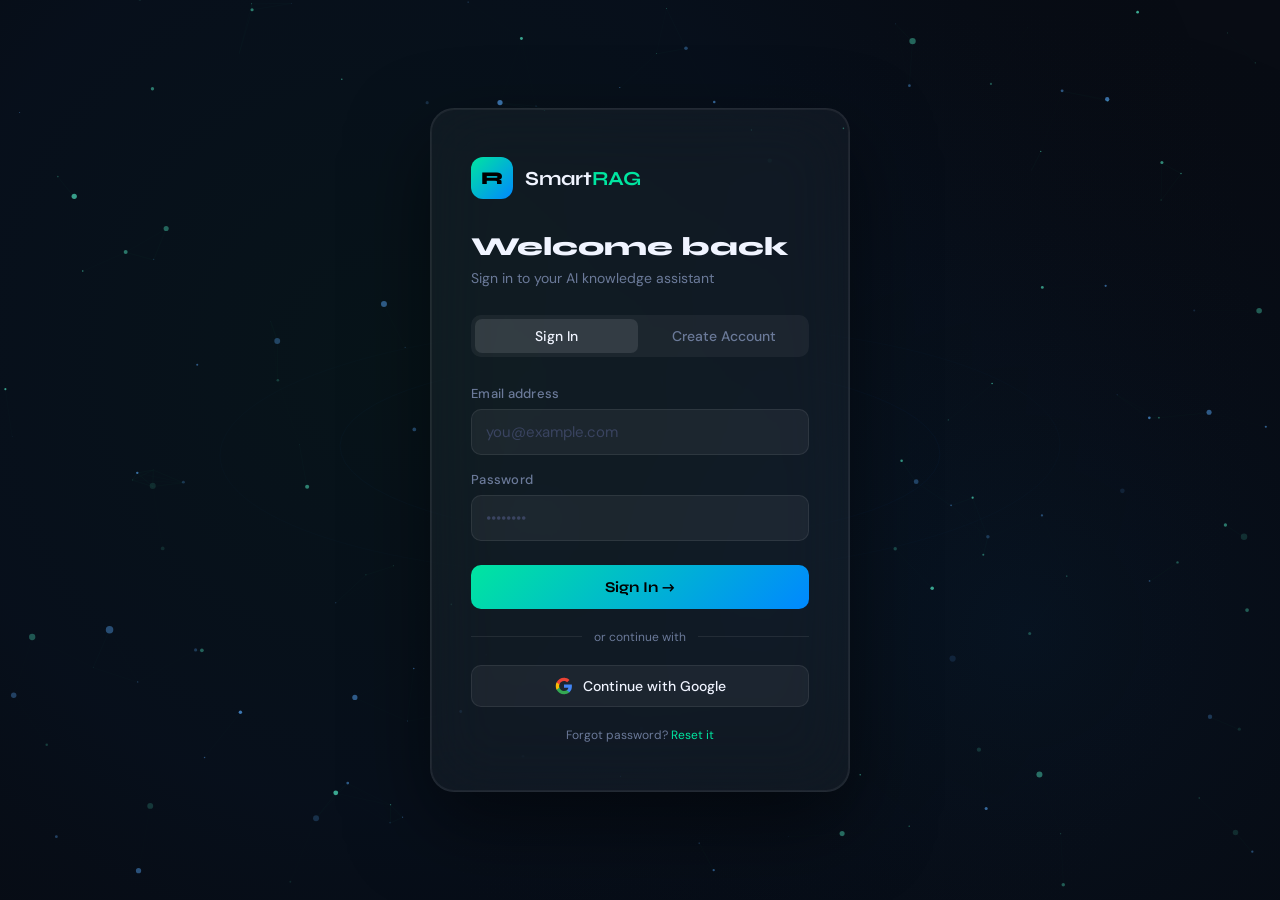
==== project_ui/login.html @ 58cc7045 "Add files via upload" ====
<!DOCTYPE html>
<html lang="en">
<head>
  <meta charset="UTF-8" />
  <meta name="viewport" content="width=device-width, initial-scale=1.0" />
  <title>Smart RAG — Sign In</title>
  <link rel="preconnect" href="https://fonts.googleapis.com" />
  <link href="https://fonts.googleapis.com/css2?family=Syne:wght@400;600;700;800&family=DM+Sans:wght@300;400;500&display=swap" rel="stylesheet" />
  <style>
    *, *::before, *::after { box-sizing: border-box; margin: 0; padding: 0; }

    :root {
      --bg: #080c14;
      --card: rgba(255,255,255,0.04);
      --border: rgba(255,255,255,0.08);
      --accent: #00e5a0;
      --accent2: #0088ff;
      --text: #f0f4ff;
      --muted: #6b7a99;
      --err: #ff5c5c;
    }

    html, body { height: 100%; overflow: hidden; }

    body {
      font-family: 'DM Sans', sans-serif;
      background: var(--bg);
      color: var(--text);
      display: flex;
      align-items: center;
      justify-content: center;
    }

    /* ── 3D CANVAS BG ── */
    #bg-canvas {
      position: fixed;
      inset: 0;
      z-index: 0;
      pointer-events: none;
    }

    /* ── CARD ── */
    .card {
      position: relative;
      z-index: 10;
      width: 420px;
      background: var(--card);
      border: 1px solid var(--border);
      border-radius: 24px;
      padding: 48px 40px;
      backdrop-filter: blur(32px);
      box-shadow: 0 32px 80px rgba(0,0,0,0.5), 0 0 0 1px rgba(255,255,255,0.06) inset;
      animation: slideUp .6s cubic-bezier(.16,1,.3,1) both;
    }

    @keyframes slideUp {
      from { opacity:0; transform: translateY(40px) scale(.97); }
      to   { opacity:1; transform: translateY(0) scale(1); }
    }

    .logo-row {
      display: flex;
      align-items: center;
      gap: 12px;
      margin-bottom: 32px;
    }

    .logo-icon {
      width: 42px; height: 42px;
      background: linear-gradient(135deg, var(--accent), var(--accent2));
      border-radius: 12px;
      display: flex; align-items: center; justify-content: center;
      font-family: 'Syne', sans-serif;
      font-weight: 800;
      font-size: 18px;
      color: #000;
      flex-shrink: 0;
    }

    .logo-text {
      font-family: 'Syne', sans-serif;
      font-weight: 700;
      font-size: 20px;
      letter-spacing: -.3px;
    }

    .logo-text span { color: var(--accent); }

    h1 {
      font-family: 'Syne', sans-serif;
      font-size: 26px;
      font-weight: 800;
      margin-bottom: 6px;
      line-height: 1.2;
    }

    .sub {
      font-size: 14px;
      color: var(--muted);
      margin-bottom: 28px;
    }

    .tabs {
      display: flex;
      background: rgba(255,255,255,0.05);
      border-radius: 10px;
      padding: 4px;
      margin-bottom: 28px;
      gap: 4px;
    }

    .tab-btn {
      flex: 1;
      padding: 8px;
      border-radius: 7px;
      font-family: 'DM Sans', sans-serif;
      font-size: 14px;
      font-weight: 500;
      color: var(--muted);
      cursor: pointer;
      border: none;
      background: none;
      transition: all .2s;
    }

    .tab-btn.active {
      background: rgba(255,255,255,0.1);
      color: var(--text);
    }

    .form-group {
      margin-bottom: 16px;
    }

    label {
      display: block;
      font-size: 13px;
      font-weight: 500;
      color: var(--muted);
      margin-bottom: 7px;
      letter-spacing: .02em;
    }

    input {
      width: 100%;
      background: rgba(255,255,255,0.05);
      border: 1px solid var(--border);
      border-radius: 10px;
      padding: 12px 14px;
      font-family: 'DM Sans', sans-serif;
      font-size: 15px;
      color: var(--text);
      outline: none;
      transition: border-color .2s, box-shadow .2s;
    }

    input::placeholder { color: #3a4460; }

    input:focus {
      border-color: var(--accent);
      box-shadow: 0 0 0 3px rgba(0,229,160,.12);
    }

    .error-msg {
      font-size: 12px;
      color: var(--err);
      margin-top: 5px;
      display: none;
    }

    .submit-btn {
      width: 100%;
      padding: 13px;
      background: linear-gradient(135deg, var(--accent), var(--accent2));
      border: none;
      border-radius: 10px;
      font-family: 'Syne', sans-serif;
      font-weight: 700;
      font-size: 15px;
      color: #000;
      cursor: pointer;
      margin-top: 8px;
      transition: opacity .2s, transform .15s;
      position: relative;
      overflow: hidden;
    }

    .submit-btn::after {
      content: '';
      position: absolute;
      inset: 0;
      background: rgba(255,255,255,0);
      transition: background .2s;
    }

    .submit-btn:hover { opacity: .9; }
    .submit-btn:hover::after { background: rgba(255,255,255,0.08); }
    .submit-btn:active { transform: scale(.98); }

    .divider {
      display: flex;
      align-items: center;
      gap: 12px;
      margin: 20px 0;
      color: var(--muted);
      font-size: 12px;
    }
    .divider::before, .divider::after {
      content: '';
      flex: 1;
      height: 1px;
      background: var(--border);
    }

    .oauth-btn {
      width: 100%;
      padding: 11px;
      background: rgba(255,255,255,0.05);
      border: 1px solid var(--border);
      border-radius: 10px;
      font-family: 'DM Sans', sans-serif;
      font-size: 14px;
      font-weight: 500;
      color: var(--text);
      cursor: pointer;
      display: flex;
      align-items: center;
      justify-content: center;
      gap: 10px;
      transition: background .2s;
    }
    .oauth-btn:hover { background: rgba(255,255,255,0.09); }

    .footer-note {
      text-align: center;
      font-size: 12px;
      color: var(--muted);
      margin-top: 20px;
    }
    .footer-note a { color: var(--accent); text-decoration: none; }

    /* ── PANELS ── */
    .panel { display: none; }
    .panel.active { display: block; }
  </style>
</head>
<body>

<canvas id="bg-canvas"></canvas>

<div class="card">
  <div class="logo-row">
    <div class="logo-icon">R</div>
    <div class="logo-text">Smart<span>RAG</span></div>
  </div>

  <h1>Welcome back</h1>
  <p class="sub">Sign in to your AI knowledge assistant</p>

  <div class="tabs">
    <button class="tab-btn active" data-tab="login">Sign In</button>
    <button class="tab-btn" data-tab="signup">Create Account</button>
  </div>

  <!-- LOGIN -->
  <div class="panel active" id="panel-login">
    <div class="form-group">
      <label>Email address</label>
      <input type="email" id="login-email" placeholder="you@example.com" autocomplete="email" />
    </div>
    <div class="form-group">
      <label>Password</label>
      <input type="password" id="login-pass" placeholder="••••••••" autocomplete="current-password" />
      <div class="error-msg" id="login-err">Invalid email or password.</div>
    </div>
    <button class="submit-btn" id="loginBtn">Sign In →</button>
    <div class="divider">or continue with</div>
    <button class="oauth-btn">
      <svg width="18" height="18" viewBox="0 0 24 24"><path fill="#4285F4" d="M22.56 12.25c0-.78-.07-1.53-.2-2.25H12v4.26h5.92c-.26 1.37-1.04 2.53-2.21 3.31v2.77h3.57c2.08-1.92 3.28-4.74 3.28-8.09z"/><path fill="#34A853" d="M12 23c2.97 0 5.46-.98 7.28-2.66l-3.57-2.77c-.98.66-2.23 1.06-3.71 1.06-2.86 0-5.29-1.93-6.16-4.53H2.18v2.84C3.99 20.53 7.7 23 12 23z"/><path fill="#FBBC05" d="M5.84 14.09c-.22-.66-.35-1.36-.35-2.09s.13-1.43.35-2.09V7.07H2.18C1.43 8.55 1 10.22 1 12s.43 3.45 1.18 4.93l3.66-2.84z"/><path fill="#EA4335" d="M12 5.38c1.62 0 3.06.56 4.21 1.64l3.15-3.15C17.45 2.09 14.97 1 12 1 7.7 1 3.99 3.47 2.18 7.07l3.66 2.84c.87-2.6 3.3-4.53 6.16-4.53z"/></svg>
      Continue with Google
    </button>
    <p class="footer-note">Forgot password? <a href="#">Reset it</a></p>
  </div>

  <!-- SIGNUP -->
  <div class="panel" id="panel-signup">
    <div class="form-group">
      <label>Full name</label>
      <input type="text" id="su-name" placeholder="Jane Doe" />
    </div>
    <div class="form-group">
      <label>Email address</label>
      <input type="email" id="su-email" placeholder="you@example.com" />
    </div>
    <div class="form-group">
      <label>Password</label>
      <input type="password" id="su-pass" placeholder="Min. 8 characters" />
      <div class="error-msg" id="su-err">Please fill all fields correctly.</div>
    </div>
    <button class="submit-btn" id="signupBtn">Create Account →</button>
    <p class="footer-note" style="margin-top:16px">By signing up, you agree to our <a href="#">Terms</a> & <a href="#">Privacy Policy</a></p>
  </div>
</div>

<script>
  /* ── 3D PARTICLE FIELD ── */
  const canvas = document.getElementById('bg-canvas');
  const ctx = canvas.getContext('2d');
  let W, H, particles = [], mouse = {x: -9999, y: -9999};

  function resize() {
    W = canvas.width = innerWidth;
    H = canvas.height = innerHeight;
  }
  resize();
  window.addEventListener('resize', resize);

  class Particle {
    constructor() { this.reset(true); }
    reset(init) {
      this.x = Math.random() * W;
      this.y = init ? Math.random() * H : H + 10;
      this.z = Math.random() * 2 + 0.3;
      this.vx = (Math.random() - .5) * 0.3;
      this.vy = -(Math.random() * 0.4 + 0.1);
      this.r = Math.random() * 1.5 + 0.3;
      this.hue = Math.random() > .5 ? 165 : 210;
      this.alpha = Math.random() * 0.6 + 0.1;
      this.life = 1;
    }
    update() {
      const dx = this.x - mouse.x, dy = this.y - mouse.y;
      const dist = Math.sqrt(dx*dx + dy*dy);
      if (dist < 120) {
        this.vx += dx / dist * 0.06;
        this.vy += dy / dist * 0.06;
      }
      this.x += this.vx * this.z;
      this.y += this.vy * this.z;
      this.vx *= 0.99;
      this.vy *= 0.99;
      if (this.y < -10) this.reset(false);
    }
    draw() {
      ctx.beginPath();
      ctx.arc(this.x, this.y, this.r * this.z, 0, Math.PI*2);
      ctx.fillStyle = `hsla(${this.hue},90%,65%,${this.alpha})`;
      ctx.fill();
    }
  }

  for (let i = 0; i < 160; i++) particles.push(new Particle());

  // Connections
  function drawConnections() {
    for (let i = 0; i < particles.length; i++) {
      for (let j = i+1; j < particles.length; j++) {
        const dx = particles[i].x - particles[j].x;
        const dy = particles[i].y - particles[j].y;
        const d = Math.sqrt(dx*dx+dy*dy);
        if (d < 90) {
          ctx.beginPath();
          ctx.moveTo(particles[i].x, particles[i].y);
          ctx.lineTo(particles[j].x, particles[j].y);
          ctx.strokeStyle = `rgba(0,229,160,${(1-d/90)*0.06})`;
          ctx.lineWidth = 0.5;
          ctx.stroke();
        }
      }
    }
  }

  // Orbital rings
  let angle = 0;
  function drawOrbitals() {
    const cx = W/2, cy = H/2;
    for (let ring = 0; ring < 3; ring++) {
      const r = 180 + ring * 120;
      ctx.beginPath();
      ctx.ellipse(cx, cy, r, r * 0.3, angle * (ring%2 ? 1 : -1) * 0.3, 0, Math.PI*2);
      ctx.strokeStyle = `rgba(0,136,255,${0.04 - ring*0.01})`;
      ctx.lineWidth = 1;
      ctx.stroke();
    }
  }

  function animate() {
    ctx.clearRect(0, 0, W, H);

    // Gradient mesh background
    const g = ctx.createRadialGradient(W*.3, H*.4, 0, W*.3, H*.4, W*.7);
    g.addColorStop(0, 'rgba(0,229,160,0.04)');
    g.addColorStop(0.5, 'rgba(0,136,255,0.03)');
    g.addColorStop(1, 'rgba(8,12,20,0)');
    ctx.fillStyle = g;
    ctx.fillRect(0, 0, W, H);

    const g2 = ctx.createRadialGradient(W*.8, H*.7, 0, W*.8, H*.7, W*.5);
    g2.addColorStop(0, 'rgba(0,136,255,0.05)');
    g2.addColorStop(1, 'rgba(8,12,20,0)');
    ctx.fillStyle = g2;
    ctx.fillRect(0, 0, W, H);

    angle += 0.003;
    drawOrbitals();
    drawConnections();
    particles.forEach(p => { p.update(); p.draw(); });

    requestAnimationFrame(animate);
  }
  animate();

  window.addEventListener('mousemove', e => { mouse.x = e.clientX; mouse.y = e.clientY; });

  /* ── TABS ── */
  document.querySelectorAll('.tab-btn').forEach(btn => {
    btn.addEventListener('click', () => {
      document.querySelectorAll('.tab-btn').forEach(b => b.classList.remove('active'));
      document.querySelectorAll('.panel').forEach(p => p.classList.remove('active'));
      btn.classList.add('active');
      document.getElementById('panel-' + btn.dataset.tab).classList.add('active');
    });
  });

  /* ── LOGIN ── */
  document.getElementById('loginBtn').addEventListener('click', () => {
    const email = document.getElementById('login-email').value.trim();
    const pass  = document.getElementById('login-pass').value;
    const err   = document.getElementById('login-err');
    if (!email || !pass) { err.style.display = 'block'; return; }
    err.style.display = 'none';
    // Simulate login success → store demo token + redirect
    localStorage.setItem('smart_rag_token', 'demo-token');
    window.location.href = '/';
  });

  /* ── SIGNUP ── */
  document.getElementById('signupBtn').addEventListener('click', () => {
    const name  = document.getElementById('su-name').value.trim();
    const email = document.getElementById('su-email').value.trim();
    const pass  = document.getElementById('su-pass').value;
    const err   = document.getElementById('su-err');
    if (!name || !email || pass.length < 8) { err.style.display = 'block'; return; }
    err.style.display = 'none';
    localStorage.setItem('smart_rag_token', 'demo-token');
    window.location.href = '/';
  });

  /* ── ENTER KEY ── */
  document.addEventListener('keydown', e => {
    if (e.key === 'Enter') {
      const active = document.querySelector('.panel.active');
      active.querySelector('.submit-btn').click();
    }
  });
</script>
</body>
</html>
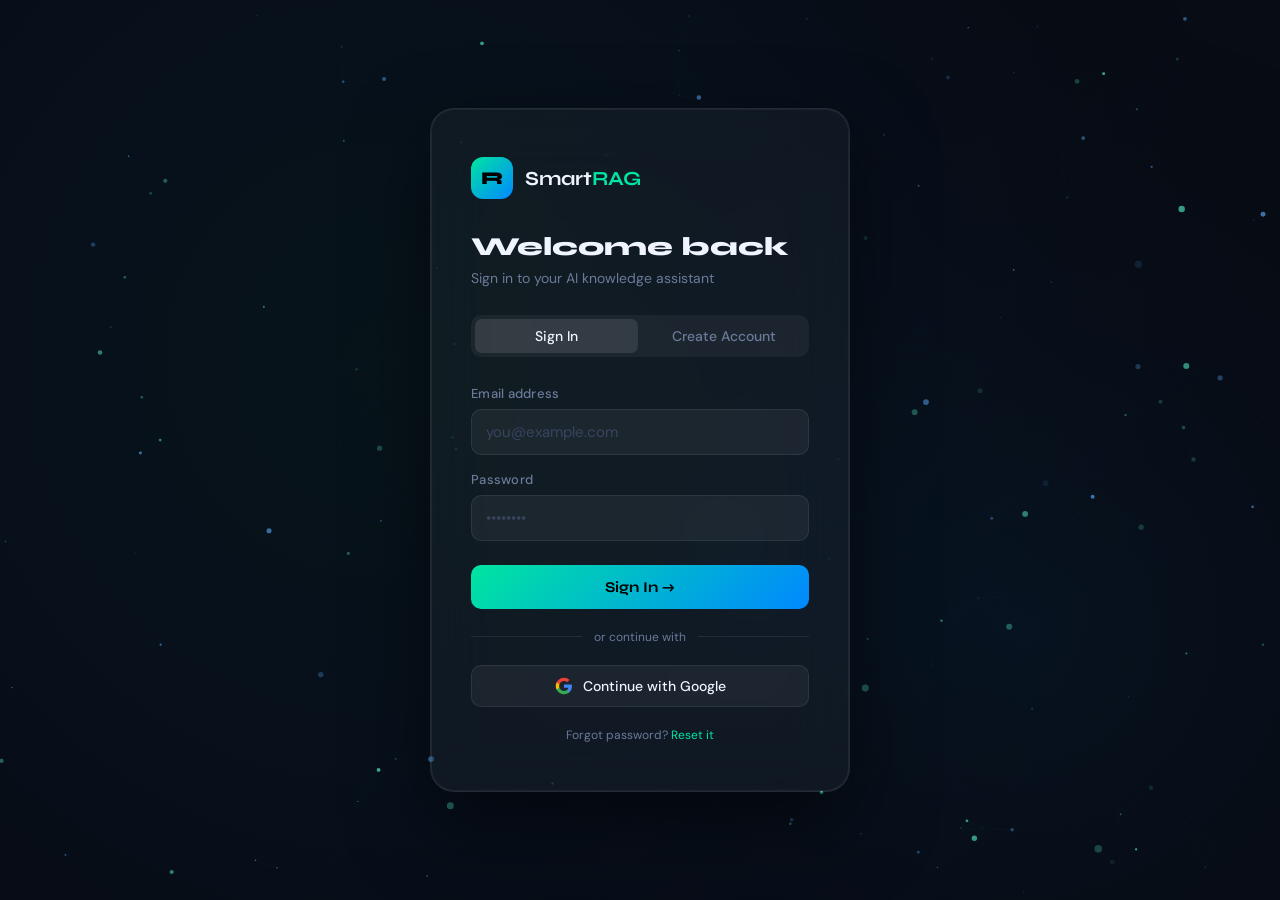
==== commit 4c159b66: "updated" ====
--- a/project_ui/login.html
+++ b/project_ui/login.html
@@ -423,27 +423,72 @@
   });
 
   /* ── LOGIN ── */
-  document.getElementById('loginBtn').addEventListener('click', () => {
+  document.getElementById('loginBtn').addEventListener('click', async () => {
     const email = document.getElementById('login-email').value.trim();
     const pass  = document.getElementById('login-pass').value;
     const err   = document.getElementById('login-err');
-    if (!email || !pass) { err.style.display = 'block'; return; }
-    err.style.display = 'none';
-    // Simulate login success → store demo token + redirect
-    localStorage.setItem('smart_rag_token', 'demo-token');
-    window.location.href = '/';
+    
+    if (!email || !pass) { 
+        err.textContent = 'Please enter both email and password.';
+        err.style.display = 'block'; 
+        return; 
+    }
+    
+    try {
+        const res = await fetch('/api/auth/login', {
+            method: 'POST',
+            headers: { 'Content-Type': 'application/json' },
+            body: JSON.stringify({ email, password: pass })
+        });
+        
+        if (!res.ok) {
+            const data = await res.json();
+            throw new Error(data.detail || 'Login failed');
+        }
+        
+        const data = await res.json();
+        localStorage.setItem('smart_rag_token', data.access_token);
+        localStorage.setItem('smart_rag_user', JSON.stringify(data.user));
+        window.location.href = '/';
+    } catch (e) {
+        err.textContent = e.message;
+        err.style.display = 'block';
+    }
   });
 
   /* ── SIGNUP ── */
-  document.getElementById('signupBtn').addEventListener('click', () => {
+  document.getElementById('signupBtn').addEventListener('click', async () => {
     const name  = document.getElementById('su-name').value.trim();
     const email = document.getElementById('su-email').value.trim();
     const pass  = document.getElementById('su-pass').value;
     const err   = document.getElementById('su-err');
-    if (!name || !email || pass.length < 8) { err.style.display = 'block'; return; }
-    err.style.display = 'none';
-    localStorage.setItem('smart_rag_token', 'demo-token');
-    window.location.href = '/';
+    
+    if (!name || !email || pass.length < 8) { 
+        err.textContent = 'Please fill all fields (password min 8 chars).';
+        err.style.display = 'block'; 
+        return; 
+    }
+    
+    try {
+        const res = await fetch('/api/auth/register', {
+            method: 'POST',
+            headers: { 'Content-Type': 'application/json' },
+            body: JSON.stringify({ full_name: name, email, password: pass })
+        });
+        
+        if (!res.ok) {
+            const data = await res.json();
+            throw new Error(data.detail || 'Registration failed');
+        }
+        
+        const data = await res.json();
+        localStorage.setItem('smart_rag_token', data.access_token);
+        localStorage.setItem('smart_rag_user', JSON.stringify(data.user));
+        window.location.href = '/';
+    } catch (e) {
+        err.textContent = e.message;
+        err.style.display = 'block';
+    }
   });
 
   /* ── ENTER KEY ── */
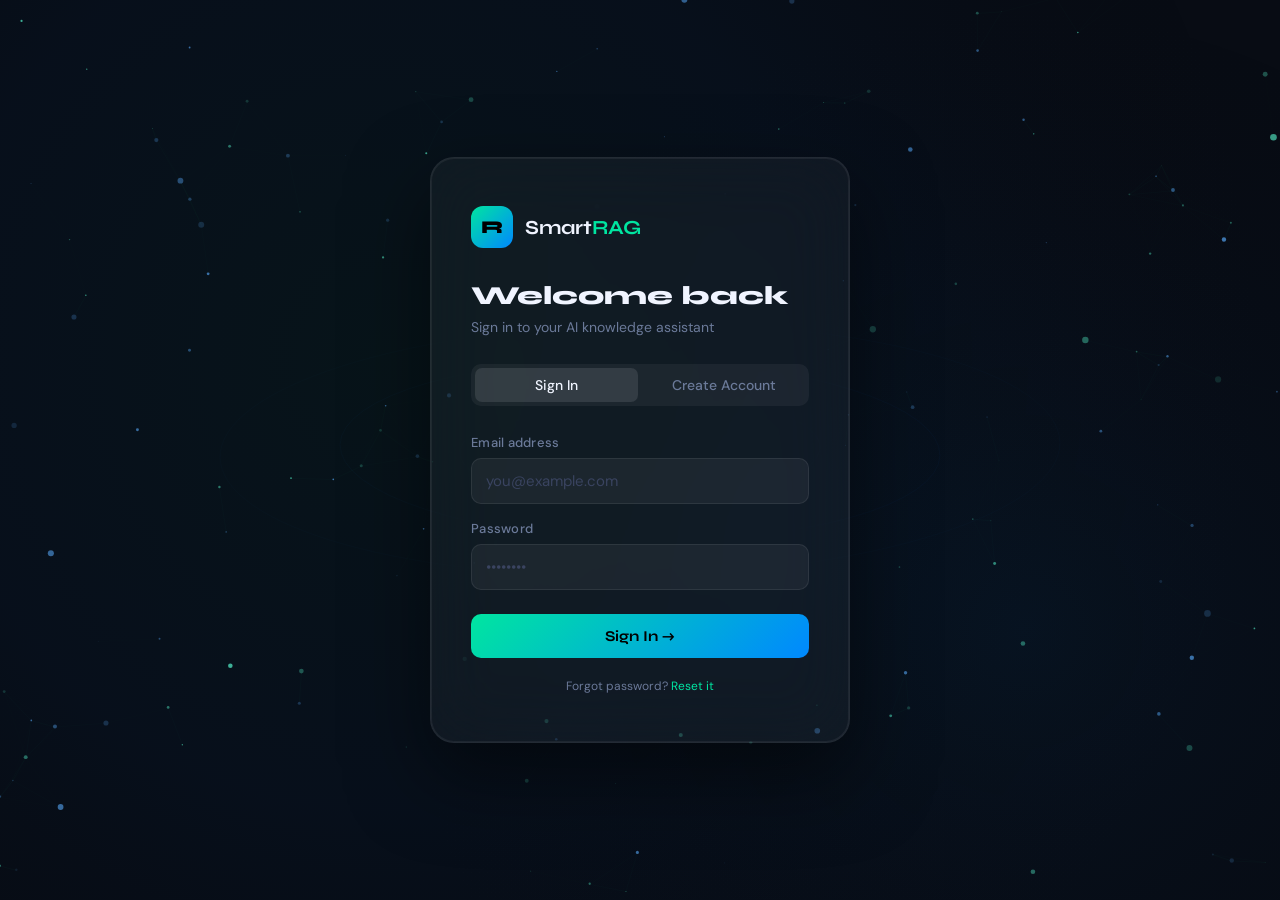
==== commit 1bbdb7ff: "feat: implement user authentication system with login/signup UI and backend support" ====
--- a/project_ui/login.html
+++ b/project_ui/login.html
@@ -274,11 +274,6 @@
       <div class="error-msg" id="login-err">Invalid email or password.</div>
     </div>
     <button class="submit-btn" id="loginBtn">Sign In →</button>
-    <div class="divider">or continue with</div>
-    <button class="oauth-btn">
-      <svg width="18" height="18" viewBox="0 0 24 24"><path fill="#4285F4" d="M22.56 12.25c0-.78-.07-1.53-.2-2.25H12v4.26h5.92c-.26 1.37-1.04 2.53-2.21 3.31v2.77h3.57c2.08-1.92 3.28-4.74 3.28-8.09z"/><path fill="#34A853" d="M12 23c2.97 0 5.46-.98 7.28-2.66l-3.57-2.77c-.98.66-2.23 1.06-3.71 1.06-2.86 0-5.29-1.93-6.16-4.53H2.18v2.84C3.99 20.53 7.7 23 12 23z"/><path fill="#FBBC05" d="M5.84 14.09c-.22-.66-.35-1.36-.35-2.09s.13-1.43.35-2.09V7.07H2.18C1.43 8.55 1 10.22 1 12s.43 3.45 1.18 4.93l3.66-2.84z"/><path fill="#EA4335" d="M12 5.38c1.62 0 3.06.56 4.21 1.64l3.15-3.15C17.45 2.09 14.97 1 12 1 7.7 1 3.99 3.47 2.18 7.07l3.66 2.84c.87-2.6 3.3-4.53 6.16-4.53z"/></svg>
-      Continue with Google
-    </button>
     <p class="footer-note">Forgot password? <a href="#">Reset it</a></p>
   </div>
 
@@ -455,7 +450,6 @@
         err.style.display = 'block';
     }
   });
-
   /* ── SIGNUP ── */
   document.getElementById('signupBtn').addEventListener('click', async () => {
     const name  = document.getElementById('su-name').value.trim();
